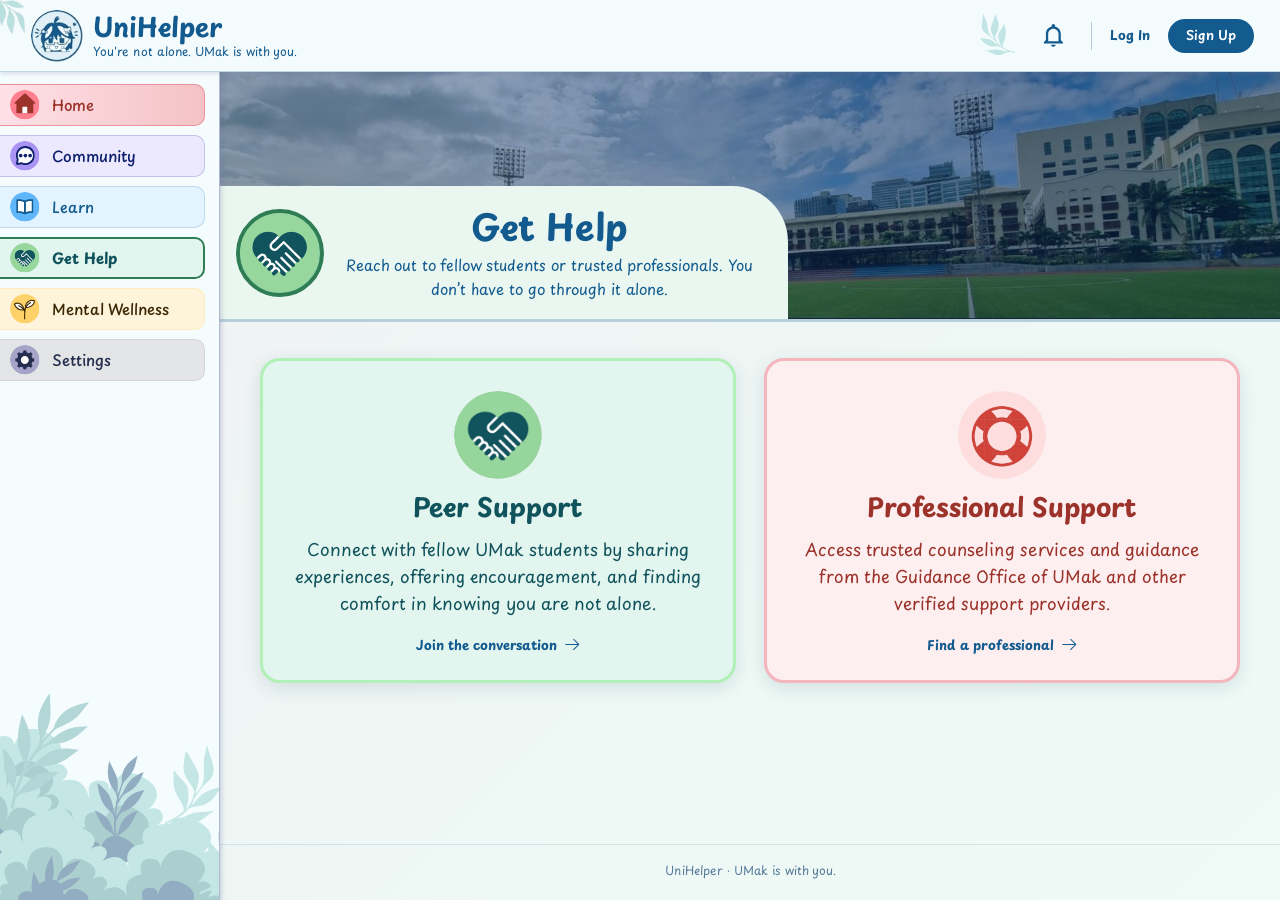
==== get-help.html @ 559ddb28 "first commit" ====
<!DOCTYPE html>
<html lang="en">

<head>
  <meta charset="UTF-8">
  <meta name="viewport" content="width=device-width, initial-scale=1.0">
  <meta name="theme-color" content="#f3fbfd">
  <meta name="description" content="Connect with fellow UMak students or reach trusted professional support.">
  <title>Get Help | UniHelper</title>
  <link rel="icon" type="image/png" href="assets/images/logo.svg">
  <link rel="preconnect" href="https://fonts.googleapis.com">
  <link rel="preconnect" href="https://fonts.gstatic.com" crossorigin>
  <link href="https://fonts.googleapis.com/css2?family=Playpen+Sans:wght@400;500;600;700&display=swap" rel="stylesheet">
  <link rel="stylesheet" href="css/site.css">
  <link rel="stylesheet" href="css/help.css">
  <link rel="stylesheet" href="css/common.css">
  <script src="js/app.js" defer></script>
</head>

<body data-page="help">
  <main class="main" id="main">
    <section class="page-hero hero--campus" aria-labelledby="helpTitle">
      <div class="hero-intro">
        <div class="hero-icon" aria-hidden="true"><img class="noselect" src="assets/icons/get-help.svg" alt=""></div>
        <div>
          <h1 class="noselect" id="helpTitle">Get Help</h1>
          <p class="noselect">Reach out to fellow students or trusted professionals. You don’t have to go through it
            alone.</p>
        </div>
      </div>
    </section>

    <div class="container">
      <div class="help-cards">
        <a class="help-card help-card--peer noselect" href="peer-support.html">
          <span class="help-card-icon"><img src="assets/icons/peer-support.png" alt=""></span>
          <h2>Peer Support</h2>
          <p>Connect with fellow UMak students by sharing experiences, offering encouragement, and finding comfort in
            knowing you are not alone.</p>
          <span class="help-card-cta">Join the conversation <img src="assets/icons/arrow-blue.svg" alt=""></span>
        </a>
        <a class="help-card help-card--pro noselect" href="#" data-wip>
          <span class="help-card-icon"><img src="assets/icons/professional-support.png" alt=""></span>
          <h2>Professional Support</h2>
          <p>Access trusted counseling services and guidance from the Guidance Office of UMak and other verified support
            providers.</p>
          <span class="help-card-cta">Find a professional <img src="assets/icons/arrow-blue.svg" alt=""></span>
        </a>
      </div>
    </div>
  </main>
</body>

</html>
---- css/site.css ----
/* ==========================================================================
   UniHelper — shared design system
   One font, one type scale, one palette, one layout shell for every page.
   Page-specific styles live in css/<page>.css and only use the tokens below.
   ========================================================================== */

/* ---------- 1. Tokens ---------------------------------------------------- */
:root {
  /* Font: Playpen Sans everywhere */
  --font: "Playpen Sans",
          "Trebuchet MS",
          Arial,
          sans-serif;

  /* Type scale (rem). Change a value here and it updates the whole site. */
  --fs-xs: 0.75rem; /* 12px  tags, captions            */
  --fs-sm: 0.8125rem; /* 13px  meta, helper text         */
  --fs-base: 0.9375rem; /* 15px  body, buttons, nav        */
  --fs-md: 1.0625rem; /* 17px  card titles, lead text    */
  --fs-lg: 1.3125rem; /* 21px  section titles            */
  --fs-xl: 1.625rem; /* 26px  sub-hero headings         */
  --fs-2xl: clamp(1.75rem, 1.35rem + 1.6vw, 2.25rem); /* 28–36px  page titles */
  --lh-tight: 1.25;
  --lh-body: 1.6;

  /* Brand palette */
  --brand: #135b8f;
  --brand-dark: #0f4a75;
  --brand-bright: #369fcb;
  --ink: #123c68; /* headings */
  --text: #283653; /* body copy */
  --muted: #587b9b; /* secondary copy */
  --line: #bed7e7;
  --page: #f3fbfd;
  --page-grad: linear-gradient(135deg, #f0f1f3 0%, #eef8f5 60%, #effaf6 100%);
  --surface: #ffffff;
  --surface-soft: rgba(255, 255, 255, 0.6);
  --focus: #f2b84b;
  --error: #b42318;
  --success: #176b45;

  /* Shape + depth */
  --radius-sm: 8px;
  --radius: 12px;
  --radius-lg: 20px;
  --shadow-sm: 0 2px 6px rgba(27, 66, 91, 0.1);
  --shadow: 0 5px 18px rgba(27, 66, 91, 0.13);
  --shadow-lg: 0 10px 28px rgba(27, 66, 91, 0.22);

  /* Layout */
  --header-h: 72px;
  --sidebar-w: 224px; /* fits "Mental Wellness" on one line */
  --gutter: clamp(16px, 2.6vw, 40px);
  --content-max: 1320px;
}

/* Page + sidebar colour themes. Each page picks one via <body data-page="…">;
   the matching sidebar pill uses the same set of variables. */
body[data-page="home"],
.nav-home {
  --c-bg: linear-gradient(90deg, #fee1e7, #f4c2c5);
  --c-bd: #eb929c;
  --c-ink: #9c332a;
  --c-strong: #d9606d;
  --c-card: #f4fbfd;
  --c-icon: #f4c2c5;
}

body[data-page="community"],
.nav-community {
  --c-bg: #ece8fd;
  --c-bd: #c8c1ed;
  --c-ink: #0f216d;
  --c-strong: #8d80d8;
  --c-card: #f1eefd;
  --c-icon: #c8c1ed;
}

body[data-page="learn"],
.nav-learn {
  --c-bg: #e3f3ff;
  --c-bd: #bed9ea;
  --c-ink: #135b8f;
  --c-strong: #17649d;
  --c-card: #f4fbfd;
  --c-icon: #63b7f3;
}

body[data-page="help"],
.nav-help {
  --c-bg: #e2f5ee;
  --c-bd: #b1f0b6;
  --c-ink: #11535d;
  --c-strong: #2f7d55;
  --c-card: #eaf7f0;
  --c-icon: #8fd3a8;
}

body[data-page="mental-wellness"],
.nav-mental-wellness {
  --c-bg: #fef4db;
  --c-bd: #ffebbd;
  --c-ink: #3c2804;
  --c-strong: #c79a2e;
  --c-card: #fff6e0;
  --c-icon: #ffd77a;
}

body[data-page="settings"],
.nav-settings {
  --c-bg: #e4e5e7;
  --c-bd: #d4d4e1;
  --c-ink: #242e4f;
  --c-strong: #6f719d;
  --c-card: #eeeef4;
  --c-icon: #b9b8d8;
}

/* ---------- 2. Base ------------------------------------------------------ */
*,
*::before,
*::after {
  box-sizing: border-box;
}

html {
  scroll-behavior: smooth;
  scroll-padding-top: calc(var(--header-h) + 16px);
  -webkit-text-size-adjust: 100%;
}

body {
  margin: 0;
  font-family: var(--font);
  font-size: var(--fs-base);
  line-height: var(--lh-body);
  color: var(--text);
  background: var(--page);
}

h1,
h2,
h3,
h4,
p,
ul {
  margin: 0;
}

h1,
h2,
h3,
h4 {
  line-height: var(--lh-tight);
  color: var(--brand);
}

h1 {
  font-size: var(--fs-2xl);
  font-weight: 700;
}

h2 {
  font-size: var(--fs-lg);
  font-weight: 700;
}

h3 {
  font-size: var(--fs-md);
  font-weight: 600;
}

ul {
  padding: 0;
  list-style: none;
}

a {
  color: inherit;
}

img {
  max-width: 100%;
}

button,
input,
select,
textarea {
  font: inherit;
  color: inherit;
}

button {
  cursor: pointer;
}

[hidden] {
  display: none !important;
}

:focus-visible {
  outline: 3px solid var(--focus);
  outline-offset: 3px;
}

.sr-only {
  position: absolute;
  overflow: hidden;
  clip: rect(0, 0, 0, 0);
  width: 1px;
  height: 1px;
  padding: 0;
  border: 0;
  margin: -1px;
  white-space: nowrap;
}

.skip-link {
  position: fixed;
  top: 8px;
  left: 8px;
  z-index: 2000;
  padding: 8px 14px;
  border-radius: var(--radius-sm);
  text-decoration: none;
  color: #fff;
  background: var(--brand);
  transform: translateY(-200%);
}

.skip-link:focus {
  transform: none;
}

body.no-scroll {
  overflow: hidden;
}

/* ---------- 3. App shell: header, sidebar, main ------------------------- */
.topbar {
  position: fixed;
  z-index: 1000;
  display: flex;
  align-items: center;
  gap: 14px;
  height: var(--header-h);
  padding: 0 clamp(14px, 2vw, 26px) 0 clamp(14px, 2.4vw, 32px);
  border-bottom: 1px solid var(--line);
  background: var(--page);
  box-shadow: 0 2px 4px rgba(111, 113, 157, 0.2);
  inset: 0 0 auto 0;
}

.topbar-leaf-left {
  position: absolute;
  top: -18px;
  left: -20px;
  width: 60px;
  height: 60px;
  pointer-events: none;
  object-fit: contain;
}

.menu-toggle {
  display: none;
  flex: 0 0 40px;
  width: 40px;
  height: 40px;
  padding: 10px;
  border: 0;
  border-radius: 10px;
  background: #e4f2f9;
}

.menu-toggle span {
  display: block;
  height: 2px;
  border-radius: 2px;
  margin: 4px 0;
  background: var(--brand);
  transition: transform 0.2s,
              opacity 0.2s;
}

body.sidebar-open .menu-toggle span:nth-child(1) {
  transform: translateY(6px) rotate(45deg);
}

body.sidebar-open .menu-toggle span:nth-child(2) {
  opacity: 0;
}

body.sidebar-open .menu-toggle span:nth-child(3) {
  transform: translateY(-6px) rotate(-45deg);
}

.brand {
  display: inline-flex;
  align-items: center;
  gap: 10px;
  min-width: 0;
  text-decoration: none;
}

.brand-logo {
  flex: none;
  width: 52px;
  height: 52px;
  border-radius: 50%;
  object-fit: cover;
}

.brand-copy {
  display: flex;
  flex-direction: column;
  min-width: 0;
  line-height: 1.1;
}

.brand-name {
  font-size: var(--fs-xl);
  font-weight: 700;
  color: var(--brand);
}

.brand-tag {
  margin-top: 3px;
  font-size: var(--fs-xs);
  color: var(--brand);
}

.topbar-leaf {
  width: 54px;
  height: 58px;
  margin-left: auto;
  opacity: 0.85;
  pointer-events: none;
  object-fit: contain;
}

.topbar-actions {
  display: flex;
  align-items: center;
  gap: 18px;
}

.topbar-actions .icon-btn {
  display: grid;
  place-items: center;
  width: 38px;
  height: 42px;
  padding: 0;
  border: 0;
  background: none;
}

.topbar-actions .icon-btn img {
  width: 24px;
  height: 24px;
}

.topbar-divider {
  width: 1px;
  height: 28px;
  background: #b9c9dd;
}

.topbar-link {
  font-size: var(--fs-sm);
  font-weight: 700;
  text-decoration: none;
  white-space: nowrap;
  color: var(--brand);
}

.topbar-link:hover {
  text-decoration: underline;
}

.user-chip {
  display: inline-flex;
  align-items: center;
  gap: 8px;
  max-width: 180px;
  font-size: var(--fs-sm);
  font-weight: 600;
  white-space: nowrap;
  color: var(--brand);
}

.user-chip img {
  width: 28px;
  height: 28px;
  border-radius: 50%;
  background: #b4cde0;
}

.user-chip span {
  overflow: hidden;
  text-overflow: ellipsis;
}

.sidebar {
  position: fixed;
  top: var(--header-h);
  bottom: 0;
  left: 0;
  z-index: 900;
  display: flex;
  overflow: hidden;
  flex-direction: column;
  width: var(--sidebar-w);
  border-right: 1px solid #aeb9d1;
  background: #f4fcfe;
  box-shadow: 2px 2px 4px rgba(111, 113, 157, 0.25);
}

.side-nav {
  position: relative;
  z-index: 1;
  display: flex;
  flex-direction: column;
  gap: 9px;
  padding: 12px 14px 0 0;
}

.nav-item {
  display: flex;
  align-items: center;
  gap: 12px;
  min-height: 42px;
  padding: 4px 10px;
  border: 1px solid var(--c-bd);
  border-left: 0;
  border-radius: 0 10px 10px 0;
  font-size: var(--fs-base);
  font-weight: 500;
  text-decoration: none;
  color: var(--c-ink);
  background: var(--c-bg);
  transition: filter 0.15s,
              transform 0.15s;
}

.nav-item:hover {
  filter: brightness(0.97);
  transform: translateX(2px);
}

.nav-item img {
  flex: 0 0 30px;
  width: 30px;
  height: 30px;
  object-fit: contain;
}

.nav-item.active {
  border-width: 2px;
  border-color: var(--c-strong);
  font-weight: 700;
}

.sidebar-decoration {
  position: absolute;
  bottom: -50px;
  left: -180px;
  width: 450px;
  max-width: 250%;
  opacity: 0.8;
  pointer-events: none;
  user-select: none;
}

.sidebar-auth {
  position: relative;
  z-index: 1;
  display: none;
  flex-direction: column;
  gap: 10px;
  padding: 14px;
  margin-top: auto;
}

.sidebar-scrim {
  position: fixed;
  z-index: 850;
  background: rgba(16, 47, 74, 0.45);
  opacity: 0;
  transition: opacity 0.2s;
  pointer-events: none;
  inset: var(--header-h) 0 0;
}

.main {
  display: flex;
  flex-direction: column;
  min-width: 0;
  min-height: 100vh;
  padding-top: var(--header-h);
  margin-left: var(--sidebar-w);
  background: var(--page-grad);
}

.container {
  width: 100%;
  max-width: var(--content-max);
  padding: 22px var(--gutter) 34px;
  margin: 0 auto;
}

.site-footer {
  padding: 16px 24px 20px;
  border-top: 1px solid #d4e4eb;
  margin-top: auto;
  font-size: var(--fs-xs);
  text-align: center;
  color: var(--muted);
}

/* ---------- 4. Page hero (same structure on every page) ------------------ */
.page-hero {
  position: relative;
  display: flex;
  justify-content: space-between;
  align-items: flex-end;
  gap: 24px;
  min-height: 250px;
  padding: 24px var(--gutter) 0;
  border-bottom: 3px solid #b7cfdd;
  background-color: #35597a;
  background-image: linear-gradient(90deg, rgba(8, 39, 91, 0.42), rgba(8, 39, 91, 0.5)),
                    var(--hero-img, none);
  background-position: center;
  background-size: cover;
  background-repeat: no-repeat;
  isolation: isolate;
}

.hero--campus {
  --hero-img: url("../assets/images/hero-campus.jpg");
}

.hero--library {
  --hero-img: url("../assets/images/hero-library.jpg");
}

.hero--aerial {
  --hero-img: url("../assets/images/hero-aerial.jpg");
}

.hero--peer {
  --hero-img: url("../assets/images/hero-peer.jpg");
}

.hero-intro {
  position: relative;
  display: flex;
  align-items: center;
  gap: 16px;
  max-width: 62%;
  min-height: 128px;
  padding: 18px 30px 18px 16px;
  border-radius: 0 56px 0 0;
  margin-left: calc(var(--gutter) * -1);
  background: var(--c-card);
}

.hero-icon {
  display: grid;
  flex: 0 0 88px;
  place-items: center;
  width: 88px;
  height: 88px;
  border: 4px solid var(--c-strong);
  border-radius: 50%;
  background: var(--c-icon);
}

.hero-icon img {
  width: 80px;
  height: 80px;
  object-fit: contain;
}

.hero-intro h1 {
  margin-bottom: 4px;
  color: var(--brand);
}

.hero-intro {
  justify-content: center;
  text-align: center;
}

.hero-intro p {
  max-width: 38ch;
  font-size: var(--fs-base);
  color: var(--brand);
  margin-inline: auto;
}

.hero-mascot {
  flex: none;
  align-self: flex-end;
  width: 150px;
  margin-top: -78px;
  margin-bottom: -18px;
  object-fit: contain;
}

.hero-aside {
  flex: 0 1 320px;
  align-self: center;
  width: 320px;
  padding: 16px 24px 20px;
  border-radius: 28px;
  margin-bottom: 14px;
  text-align: center;
  color: var(--brand);
  background: #f4fbfd;
  box-shadow: var(--shadow-lg);
}

/* ---------- 5. Buttons, chips, pills ------------------------------------ */
.btn {
  display: inline-flex;
  justify-content: center;
  align-items: center;
  gap: 10px;
  min-height: 40px;
  padding: 0 22px;
  border: 0;
  border-radius: 999px;
  font-size: var(--fs-base);
  font-weight: 600;
  text-decoration: none;
  white-space: nowrap;
  color: #fff;
  background: var(--brand);
  transition: background 0.15s,
              transform 0.15s;
}

.btn:hover {
  background: var(--brand-dark);
}

.btn:disabled {
  background: #6b7078;
  cursor: not-allowed;
}

.btn img {
  width: 16px;
  height: 16px;
  object-fit: contain;
}

.btn-sm {
  min-height: 34px;
  padding: 0 18px;
  font-size: var(--fs-sm);
}

.btn-bright {
  background: var(--brand-bright);
}

.btn-bright:hover {
  background: #2a8ab5;
}

.btn-soft {
  border: 1px solid #b6d3e3;
  color: var(--brand);
  background: #e4f2f9;
}

.btn-soft:hover {
  background: #d6edf8;
}

.btn-block {
  width: 100%;
}

.chip-row {
  display: flex;
  flex-wrap: wrap;
  align-items: center;
  gap: 10px;
}

.chip {
  display: inline-flex;
  justify-content: center;
  align-items: center;
  gap: 8px;
  min-height: 42px;
  padding: 0 20px;
  border: 1px solid #bfced8;
  border-radius: 999px;
  font-size: var(--fs-base);
  font-weight: 600;
  white-space: nowrap;
  color: var(--brand);
  background: #d2e1eb;
  box-shadow: 0 3px 10px rgba(35, 60, 76, 0.12);
  transition: background 0.18s,
              color 0.18s,
              transform 0.18s;
}

.chip:hover {
  background: #c3dce9;
  transform: translateY(-1px);
}

.chip.selected,
.chip[aria-pressed="true"] {
  border-color: #379fca;
  color: #fff;
  background: #379fca;
}

.chip img {
  width: 20px;
  height: 20px;
}

.pill {
  display: inline-block;
  overflow: hidden;
  max-width: 100%;
  padding: 2px 10px;
  border-radius: 999px;
  font-size: var(--fs-xs);
  font-weight: 600;
  line-height: 1.5;
  text-overflow: ellipsis;
  white-space: nowrap;
  color: #075c91;
  background: #d8efff;
}

.pill[data-category="Self-Esteem"] {
  color: #4a52b0;
  background: #e6e9ff;
}

.pill[data-category="Wellness"],
.pill[data-category="Support"] {
  color: #1f6f5c;
  background: #d9f5e8;
}

.pill[data-category="Relationships"] {
  color: #8a4f9e;
  background: #f2e2fa;
}

.pill[data-category="Self-Growth"] {
  color: #8a5d0f;
  background: #fff0d4;
}

.pill[data-category="Academics"] {
  color: #1c5e9a;
  background: #cfe7fb;
}

.pill[data-category="Mental Health"] {
  color: #1f6f6a;
  background: #c8ece8;
}

.pill[data-category="Life & Future"],
.pill[data-category="General"] {
  color: #5b52b8;
  background: #dcd9f8;
}

.pill[data-category="Other"] {
  color: #4d5b6e;
  background: #e3e8ee;
}

/* ---------- 6. Section heading + panels --------------------------------- */
.section-head {
  display: flex;
  align-items: center;
  gap: 12px;
  margin: 0 0 18px;
}

.section-head .heading-icon {
  display: grid;
  flex: 0 0 48px;
  place-items: center;
  width: 48px;
  border: 3px solid var(--c-strong);
  border-radius: 50%;
  background: var(--c-icon);
  aspect-ratio: 1;
}

.section-head .heading-icon img {
  width: 44px;
  object-fit: contain;
  aspect-ratio: 1;
}

.section-head h2 {
  color: var(--brand);
}

.section-head p {
  margin-top: 2px;
  font-size: var(--fs-sm);
  color: var(--muted);
}

.section-head .head-action {
  margin-left: auto;
}

.result-count {
  margin-left: auto;
  font-size: var(--fs-sm);
  color: var(--muted);
}

.section-head .head-action + .result-count {
  margin-left: 0;
}

.panel {
  padding: 16px 18px 8px;
  border: 1px solid var(--line);
  border-radius: var(--radius);
  background: var(--surface-soft);
}

.view-all {
  display: inline-flex;
  align-items: center;
  gap: 8px;
  margin-left: auto;
  font-size: var(--fs-sm);
  font-weight: 700;
  text-decoration: none;
  color: var(--brand);
}

.view-all:hover {
  text-decoration: underline;
}

.view-all img {
  width: 16px;
  object-fit: contain;
  aspect-ratio: 1;
}

.empty-state {
  padding: 40px 15px;
  text-align: center;
  color: var(--muted);
}

/* ---------- 7. Media card (articles, exercises, home list) --------------- */
.card-grid {
  display: grid;
  grid-template-columns: repeat(var(--cols, 3), minmax(0, 1fr));
  gap: 22px;
}

.media-card {
  display: flex;
  overflow: hidden;
  min-width: 0;
  padding: 0;
  border: 1px solid #a9bac5;
  border-radius: var(--radius);
  text-align: left;
  text-decoration: none;
  color: var(--ink);
  background: var(--surface);
  box-shadow: var(--shadow);
  transition: transform 0.18s,
              box-shadow 0.18s;
}

button.media-card {
  font: inherit;
}

.media-card:hover {
  box-shadow: 0 9px 22px rgba(27, 66, 91, 0.2);
  transform: translateY(-3px);
}

.media-card img {
  pointer-events: none;
  user-select: none;
  -webkit-user-drag: none;
}

.media-media {
  position: relative;
  display: block;
  overflow: hidden;
  background: #dff5fc;
}

.media-media img {
  display: block;
  width: 100%;
  height: 100%;
  object-fit: cover;
}

.media-media .pill {
  position: absolute;
  bottom: 12px;
  left: 14px;
}

.media-body {
  display: flex;
  flex: 1;
  flex-direction: column;
  align-items: flex-start;
  gap: 6px;
  min-width: 0;
  padding: 14px 16px 14px;
}

.media-title {
  font-size: var(--fs-md);
  font-weight: 700;
  line-height: var(--lh-tight);
  color: var(--brand);
}

.media-desc {
  font-size: var(--fs-sm);
  line-height: 1.5;
  color: var(--muted);
}

.clamp-2,
.clamp-3 {
  display: -webkit-box;
  overflow: hidden;
  -webkit-box-orient: vertical;
}

.clamp-2 {
  -webkit-line-clamp: 2;
}

.clamp-3 {
  -webkit-line-clamp: 3;
}

.meta {
  display: flex;
  flex-wrap: wrap;
  align-items: center;
  gap: 6px 14px;
  padding-top: 6px;
  margin-top: auto;
  font-size: var(--fs-xs);
  color: #6087b3;
}

.meta-item {
  display: inline-flex;
  align-items: center;
  gap: 5px;
  white-space: nowrap;
}

.meta-item img {
  width: 14px;
  height: 14px;
  object-fit: contain;
}

/* vertical: image on top */
.media-card--v {
  flex-direction: column;
}

.media-card--v .media-media {
  flex: none;
  height: 150px;
}

/* horizontal: image left */
.media-card--h {
  flex-direction: row;
  min-height: 136px;
}

.media-card--h .media-media {
  flex: 0 0 40%;
  min-width: 96px;
}

.media-card--h .media-body {
  padding: 12px 14px;
}

/* flat: list rows inside a panel */
.media-card--flat {
  gap: 14px;
  padding: 12px 0;
  border: 0;
  border-top: 1px solid var(--line);
  border-radius: 0;
  background: none;
  box-shadow: none;
}

.media-card--flat:first-child {
  padding-top: 2px;
  border-top: 0;
}

.media-card--flat:hover {
  box-shadow: none;
  transform: none;
}

.media-card--flat:hover .media-title {
  text-decoration: underline;
}

.media-card--flat .media-media {
  flex: 0 0 150px;
  min-width: 0;
  height: 100px;
  border-radius: var(--radius-sm);
}

.media-card--flat .media-body {
  gap: 4px;
  padding: 0;
}

/* ---------- 8. Modals (Under Construction) + toast ---------------------- */
.wip-backdrop {
  position: fixed;
  z-index: 3000;
  display: none;
  justify-content: center;
  align-items: center;
  padding: 24px;
  background: rgba(0, 0, 0, 0.45);
  inset: 0;
}

.wip-backdrop.open {
  display: flex;
}

.wip-box {
  position: relative;
  display: flex;
  flex-direction: column;
  width: min(720px, 100%);
  max-height: calc(100vh - 48px);
  padding: 28px 32px 22px;
  border-radius: var(--radius);
  color: var(--brand);
  background: #fff;
  box-shadow: 0 4px 14px rgba(0, 0, 0, 0.27);
}

.wip-box h2 {
  margin-bottom: 14px;
  font-size: var(--fs-2xl);
  line-height: 1.15;
}

.wip-text {
  display: flex;
  flex-direction: column;
  gap: 14px;
  max-width: 30em;
  font-size: var(--fs-md);
  font-weight: 600;
  line-height: 1.6;
}

.wip-back {
  align-self: center;
  min-width: 190px;
  margin-top: 22px;
}

.wip-mascot {
  position: absolute;
  right: -50px;
  bottom: 0;
  width: 250px;
  max-width: 42%;
  filter: drop-shadow(3px 0 0 #fff) drop-shadow(-3px 0 0 #fff) drop-shadow(0 3px 0 #fff) drop-shadow(0 -3px 0 #fff);
  pointer-events: none;
  object-fit: contain;
}

.wip-box {
  padding-right: min(34%, 270px);
}

.toast {
  position: fixed;
  bottom: 20px;
  left: 50%;
  z-index: 3100;
  padding: 11px 18px;
  border-radius: 10px;
  color: #fff;
  background: #174e77;
  opacity: 0;
  box-shadow: var(--shadow);
  transition: opacity 0.2s,
              transform 0.2s;
  transform: translate(-50%, 15px);
  pointer-events: none;
}

.toast.visible {
  opacity: 1;
  transform: translate(-50%, 0);
}

.info-tooltip {
  position: fixed;
  z-index: 3200;
  max-width: 260px;
  padding: 8px 12px;
  border-radius: var(--radius-sm);
  font-size: var(--fs-sm);
  line-height: 1.4;
  color: #fff;
  background: #174e77;
  opacity: 0;
  box-shadow: var(--shadow);
  transition: opacity 0.12s;
  pointer-events: none;
}

.info-tooltip.visible {
  opacity: 1;
}

/* ---------- 9. Responsive ------------------------------------------------ */
@media (max-width: 1280px) {
  :root {
    --sidebar-w: 220px;
  }

  .hero-aside {
    flex-basis: 280px;
    width: 280px;
  }
}

@media (max-width: 1100px) {
  .card-grid {
    --cols: 2;
  }
}

@media (max-width: 900px) {
  :root {
    --header-h: 64px;
    --sidebar-w: 240px;
  }

  .menu-toggle {
    display: block;
  }

  .topbar-leaf,
  .topbar-leaf-left {
    display: none;
  }

  .topbar-actions {
    margin-left: auto;
  }

  .sidebar {
    box-shadow: 10px 0 24px rgba(21, 62, 90, 0.18);
    transition: transform 0.24s ease;
    transform: translateX(-105%);
  }

  body.sidebar-open .sidebar {
    transform: none;
  }

  body.sidebar-open .sidebar-scrim {
    opacity: 1;
    pointer-events: auto;
  }

  .sidebar-auth {
    display: flex;
  }

  .main {
    margin-left: 0;
  }

  /* cards (mood / verified / journal) go on top, intro card sits at the bottom edge */
  .page-hero {
    display: flex;
    flex-direction: column;
    align-items: stretch;
    gap: 0;
    min-height: 0;
    padding: 16px 0 0;
  }

  /* pages with no card keep a strip of photo above the intro */
  .page-hero:not(:has(.hero-aside)) {
    padding-top: 72px;
  }

  .hero-intro {
    max-width: 100%;
    min-height: 0;
    padding: 12px var(--gutter);
    margin-left: 0;
  }

  .hero-aside {
    flex: none;
    align-self: stretch;
    order: -1;
    width: auto;
    margin: 0 var(--gutter) 16px;
  }
}

@media (max-width: 640px) {
  .card-grid {
    --cols: 1;
  }

  .page-hero:not(:has(.hero-aside)) {
    padding-top: 48px;
  }

  .hero-icon {
    flex-basis: 56px;
    width: 56px;
    height: 56px;
    border-width: 3px;
  }

  .hero-icon img {
    width: 34px;
    height: 34px;
  }

  .hero-intro {
    gap: 12px;
    border-radius: 0 36px 0 0;
    padding-block: 10px;
  }

  .hero-intro h1 {
    font-size: var(--fs-xl);
  }

  .hero-intro p {
    font-size: var(--fs-sm);
  }

  .hero-mascot {
    width: 96px;
    margin-top: -40px;
    margin-bottom: -10px;
  }

  .topbar-divider,
  .topbar-actions .topbar-link,
  .topbar-actions .btn,
  .topbar-actions .user-chip {
    display: none;
  }

  .topbar-actions {
    gap: 6px;
  }

  .brand-logo {
    width: 40px;
    height: 40px;
  }

  .brand-name {
    font-size: var(--fs-lg);
  }

  .chip {
    min-height: 38px;
    padding: 0 14px;
    font-size: var(--fs-sm);
  }

  .media-card--flat .media-media {
    flex-basis: 110px;
    height: 84px;
  }

  .wip-box {
    padding: 22px 20px 18px;
  }

  .wip-mascot {
    display: none;
  }

  .wip-text {
    font-size: var(--fs-base);
  }
}

@media (max-width: 420px) {
  .brand-tag {
    display: none;
  }
}

@media (prefers-reduced-motion: reduce) {
  html {
    scroll-behavior: auto;
  }

  *,
  *::before,
  *::after {
    transition-duration: 0.01ms !important;
    animation-duration: 0.01ms !important;
  }
}

/* sidebar log-in / sign-up shown inside the mobile drawer */
.sidebar-auth .topbar-link {
  display: flex;
  justify-content: center;
  align-items: center;
  min-height: 40px;
  border: 1px solid var(--line);
  border-radius: 999px;
  background: #fff;
}

.sidebar-auth .user-chip {
  justify-content: center;
  max-width: none;
}

.sidebar-auth .btn {
  width: 100%;
}
---- css/help.css ----
/* Get Help hub + Peer Support */

/* ---------- hub cards ---------- */
.help-cards {
  display: grid;
  grid-template-columns: repeat(2, minmax(0, 1fr));
  gap: 28px;
  max-width: 980px;
  margin: 14px auto 0;
}

.help-card {
  display: flex;
  flex-direction: column;
  align-items: center;
  gap: 12px;
  padding: 30px 30px 24px;
  border: 3px solid var(--hc-bd);
  border-radius: var(--radius-lg);
  text-align: center;
  text-decoration: none;
  color: var(--hc-ink);
  background: var(--hc-bg);
  box-shadow: var(--shadow);
  transition: transform 0.18s,
              box-shadow 0.18s;
}

.help-card:hover {
  box-shadow: var(--shadow-lg);
  transform: translateY(-3px);
}

.help-card--peer {
  --hc-bd: #b1f0b6;
  --hc-ink: #11535d;
  --hc-bg: #e2f5ee;
}

.help-card--pro {
  --hc-bd: #f4b6bd;
  --hc-ink: #9c332a;
  --hc-bg: #fdeef0;
}

.help-card h2 {
  font-size: var(--fs-xl);
  color: inherit;
}

.help-card p {
  max-width: 36ch;
  font-size: var(--fs-md);
  line-height: 1.6;
}

.help-card-icon {
  display: block;
  width: 88px;
  height: 88px;
}

.help-card-icon img {
  width: 100%;
  height: 100%;
  border-radius: 50%;
  object-fit: cover;
}

.help-card-cta {
  display: inline-flex;
  align-items: center;
  gap: 8px;
  padding-top: 6px;
  margin-top: auto;
  font-size: var(--fs-sm);
  font-weight: 700;
  color: var(--brand);
}

.help-card-cta img {
  width: 16px;
  height: 16px;
}

/* ---------- peer support ---------- */
.peer-controls {
  display: flex;
  flex-wrap: wrap;
  align-items: center;
  gap: 12px;
  margin-bottom: 22px;
}

.new-thread {
  border: 2px solid #4e9a6b;
  color: #11535d;
  background: #8fd3a8;
}

.new-thread:hover {
  background: #7cc597;
}

.new-thread span {
  font-size: var(--fs-lg);
  line-height: 1;
}

.peer-controls .chip-row {
  flex: 1 1 100%;
  margin-top: 2px;
}

.thread-head {
  margin-bottom: 12px;
}

.thread-list {
  border: 1px solid #a9bac5;
  border-radius: var(--radius);
  background: var(--surface);
  box-shadow: var(--shadow);
}

.thread {
  display: grid;
  align-items: center;
  grid-template-columns: 64px minmax(0, 1fr) auto auto;
  gap: 12px 20px;
  padding: 18px 22px;
  border-bottom: 1px solid var(--line);
}

.thread:last-child {
  border-bottom: 0;
}

.thread:target,
.thread.flash {
  animation: flash 2.4s ease-out;
}

@keyframes flash {
  0%,
  55% {
    background: #e4f4fa;
  }

  100% {
    background: transparent;
  }
}

.thread-avatar img {
  width: 60px;
  height: 60px;
  border-radius: 50%;
  background: #b4cde0;
  object-fit: cover;
}

.thread-title {
  margin-bottom: 4px;
  font-size: var(--fs-md);
}

.thread-excerpt {
  margin-bottom: 8px;
  font-size: var(--fs-sm);
  color: var(--muted);
}

.thread-tags {
  display: flex;
  flex-wrap: wrap;
  gap: 6px;
}

.thread-meta {
  display: flex;
  flex-direction: column;
  gap: 8px;
  font-size: var(--fs-sm);
  color: var(--muted);
}

.thread-meta div {
  display: flex;
  align-items: center;
  gap: 10px;
  white-space: nowrap;
}

.thread-meta img {
  width: 22px;
  height: 22px;
  object-fit: contain;
}

@media (max-width: 900px) {
  .help-cards {
    gap: 18px;
  }

  .thread {
    grid-template-columns: 52px minmax(0, 1fr) auto;
  }

  .thread-avatar img {
    width: 48px;
    height: 48px;
  }

  .thread-meta {
    flex-direction: row;
    gap: 16px;
    grid-column: 2;
  }

  .thread .btn {
    grid-column: 3;
    grid-row: 1 / span 2;
  }
}

@media (max-width: 640px) {
  .help-cards {
    grid-template-columns: 1fr;
  }

  .help-card {
    padding: 22px 20px 20px;
  }

  .thread {
    grid-template-columns: 44px minmax(0, 1fr);
    padding: 14px;
  }

  .thread-avatar img {
    width: 40px;
    height: 40px;
  }

  .thread .btn {
    grid-column: 2;
    grid-row: auto;
    justify-self: start;
  }
}
---- css/common.css ----
.noselect {
  -webkit-touch-callout: none; /* iOS Safari */
  -webkit-user-select: none; /* Safari / Chrome */
  -khtml-user-select: none; /* Older Konqueror */
  -moz-user-select: none; /* Firefox */
  -ms-user-select: none; /* IE/Edge */
  user-select: none; /* Standard */
}
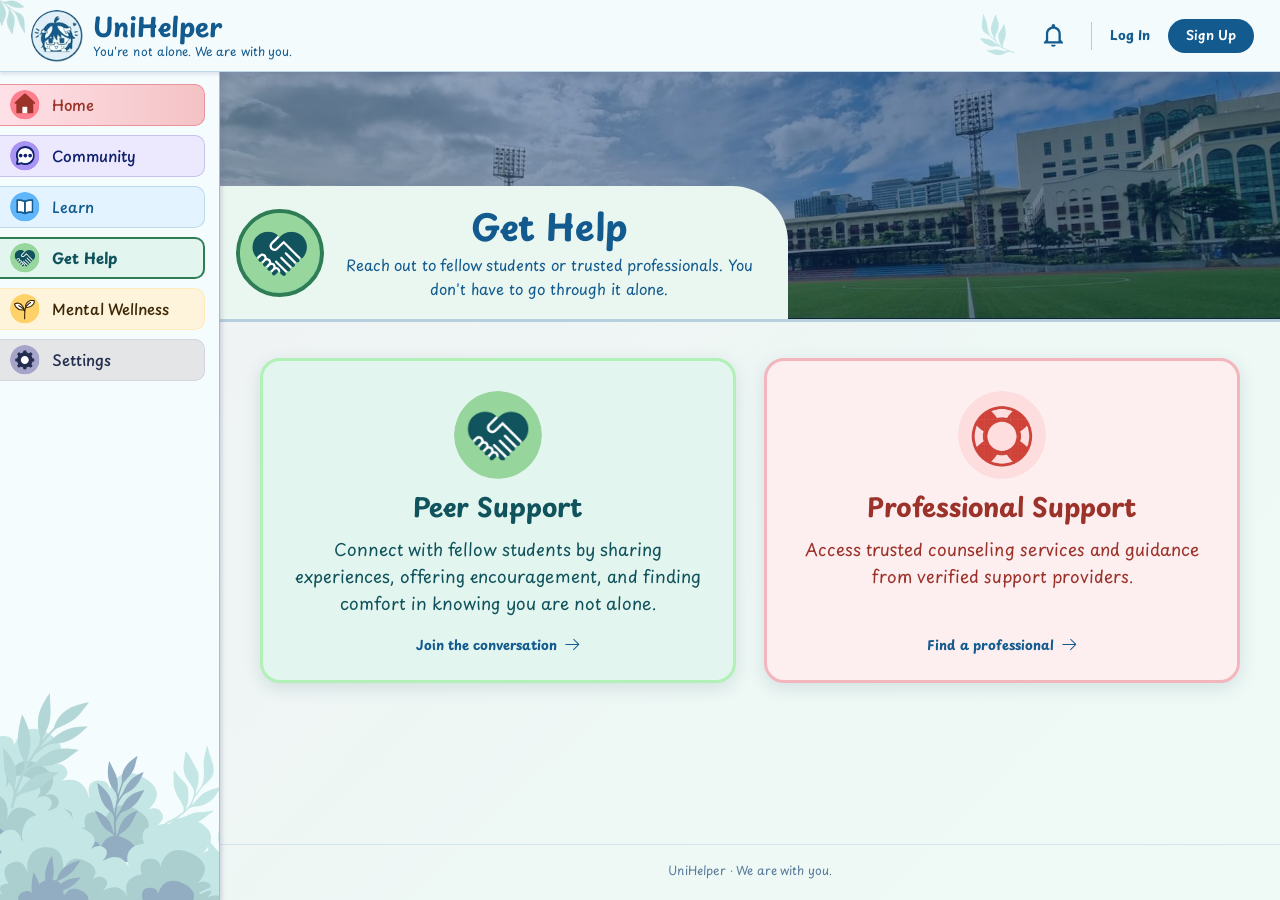
==== commit ed30c193: "global update" ====
--- a/get-help.html
+++ b/get-help.html
@@ -5,7 +5,7 @@
   <meta charset="UTF-8">
   <meta name="viewport" content="width=device-width, initial-scale=1.0">
   <meta name="theme-color" content="#f3fbfd">
-  <meta name="description" content="Connect with fellow UMak students or reach trusted professional support.">
+  <meta name="description" content="Connect with fellow students or reach trusted professional support.">
   <title>Get Help | UniHelper</title>
   <link rel="icon" type="image/png" href="assets/images/logo.svg">
   <link rel="preconnect" href="https://fonts.googleapis.com">
@@ -24,7 +24,7 @@
         <div class="hero-icon" aria-hidden="true"><img class="noselect" src="assets/icons/get-help.svg" alt=""></div>
         <div>
           <h1 class="noselect" id="helpTitle">Get Help</h1>
-          <p class="noselect">Reach out to fellow students or trusted professionals. You don’t have to go through it
+          <p class="noselect">Reach out to fellow students or trusted professionals. You don't have to go through it
             alone.</p>
         </div>
       </div>
@@ -35,15 +35,14 @@
         <a class="help-card help-card--peer noselect" href="peer-support.html">
           <span class="help-card-icon"><img src="assets/icons/peer-support.png" alt=""></span>
           <h2>Peer Support</h2>
-          <p>Connect with fellow UMak students by sharing experiences, offering encouragement, and finding comfort in
+          <p>Connect with fellow students by sharing experiences, offering encouragement, and finding comfort in
             knowing you are not alone.</p>
           <span class="help-card-cta">Join the conversation <img src="assets/icons/arrow-blue.svg" alt=""></span>
         </a>
         <a class="help-card help-card--pro noselect" href="#" data-wip>
           <span class="help-card-icon"><img src="assets/icons/professional-support.png" alt=""></span>
           <h2>Professional Support</h2>
-          <p>Access trusted counseling services and guidance from the Guidance Office of UMak and other verified support
-            providers.</p>
+          <p>Access trusted counseling services and guidance from verified support providers.</p>
           <span class="help-card-cta">Find a professional <img src="assets/icons/arrow-blue.svg" alt=""></span>
         </a>
       </div>
